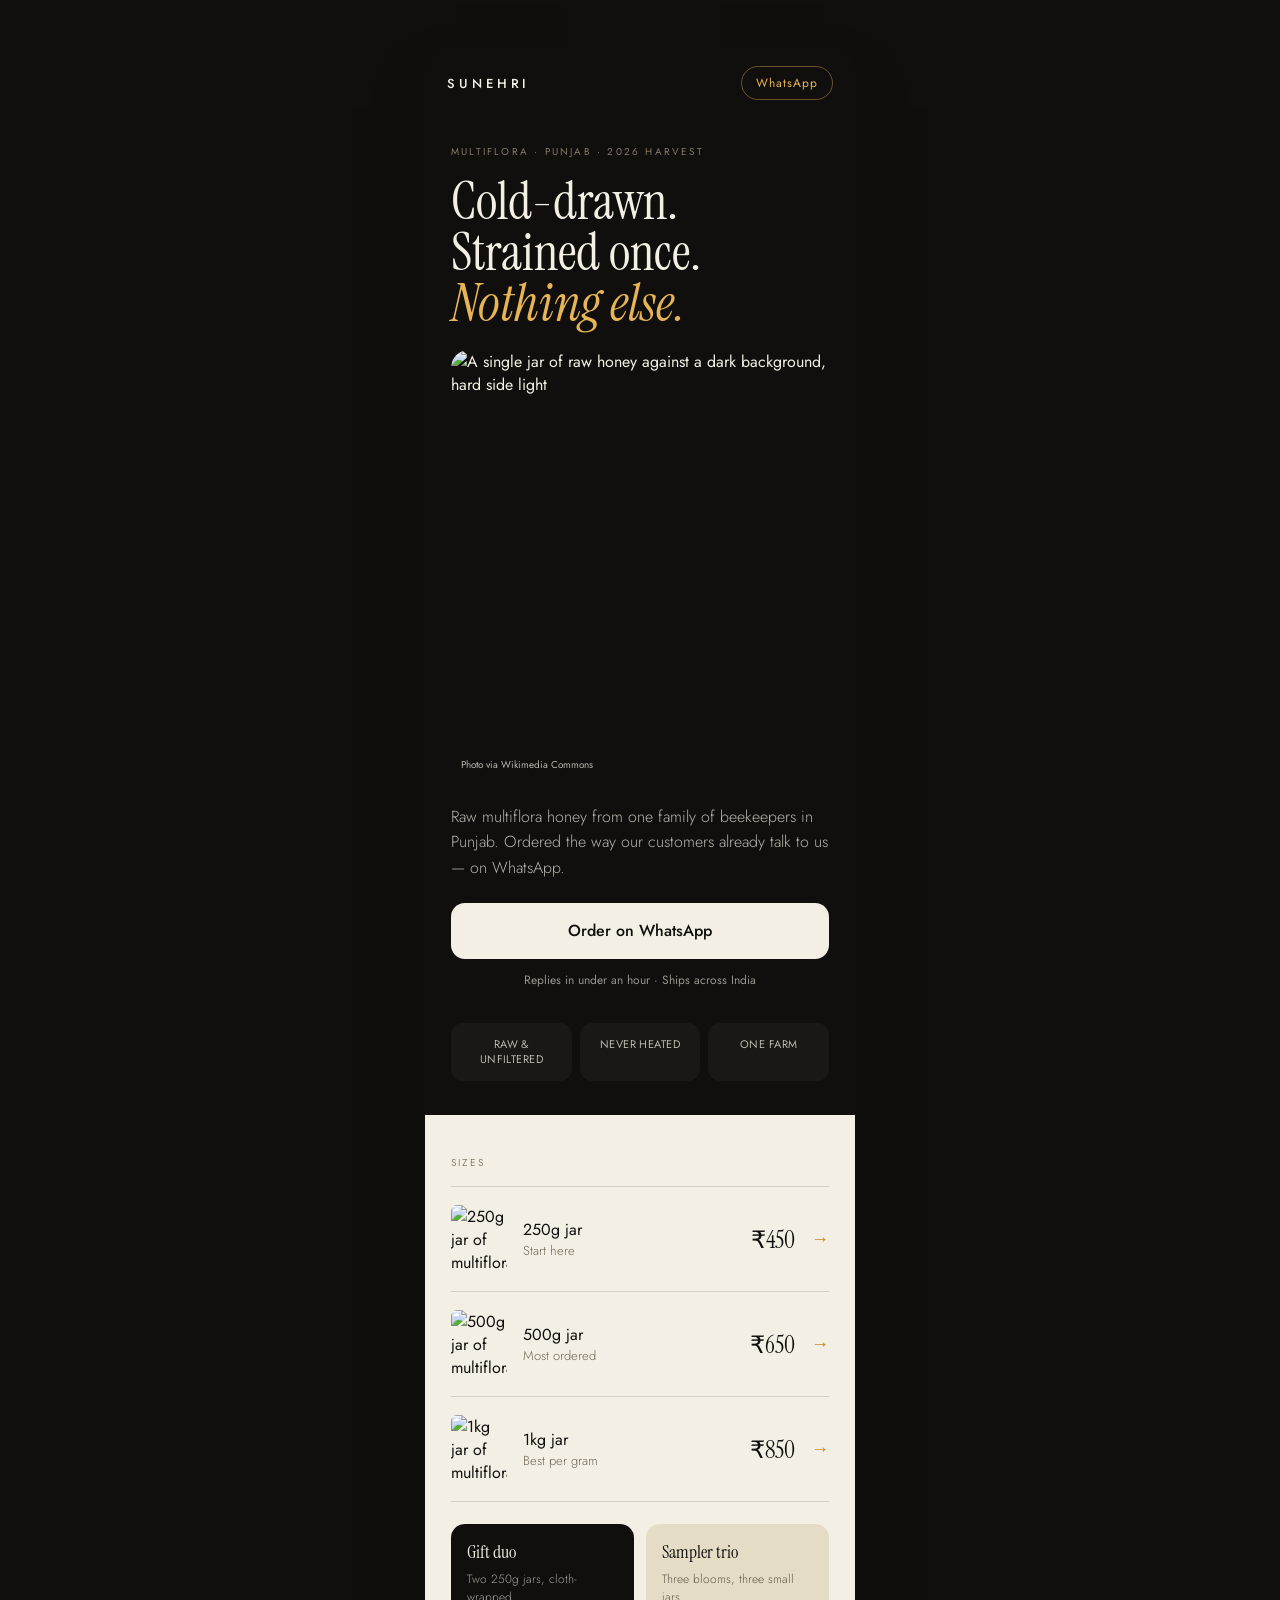
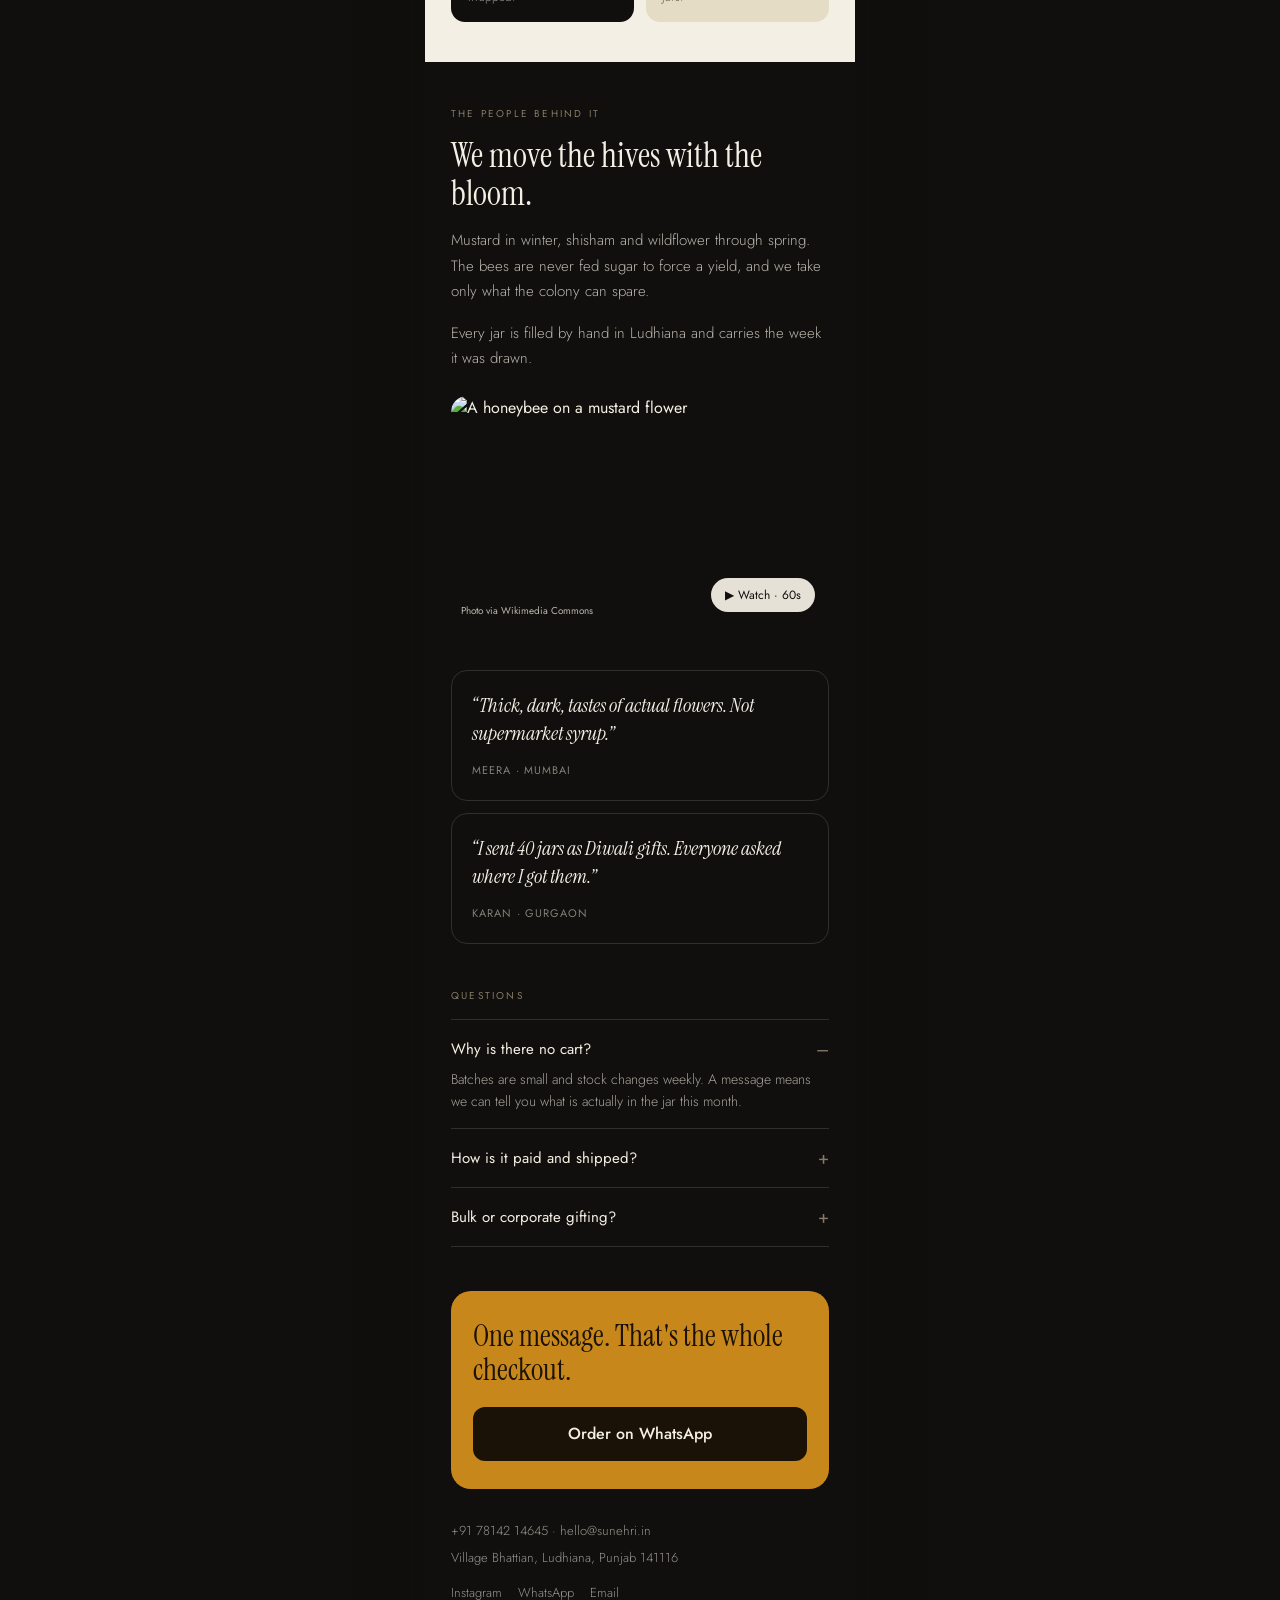
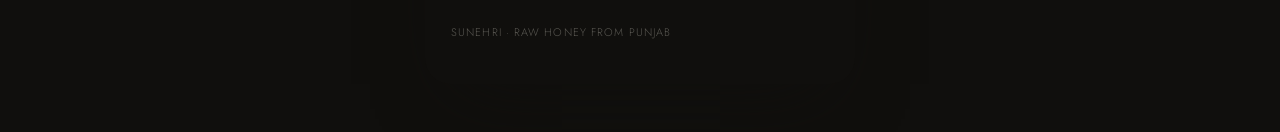
==== dark/index.html @ 34fa283c "Add Sunehri honey website: light and dark directions Two independent, self-contained static pages im" ====
<!DOCTYPE html>
<html lang="en">
<head>
<meta charset="utf-8">
<title>Sunehri — Raw Honey from Punjab</title>
<meta name="viewport" content="width=device-width, initial-scale=1">
<meta name="description" content="Cold-drawn, strained once, nothing else. Raw multiflora honey from one family of beekeepers in Punjab. Order on WhatsApp.">
<meta name="theme-color" content="#100f0d">
<link rel="preconnect" href="https://fonts.googleapis.com">
<link rel="preconnect" href="https://fonts.gstatic.com" crossorigin>
<link href="https://fonts.googleapis.com/css2?family=Instrument+Serif:ital@0;1&family=Jost:wght@300;400;500&display=swap" rel="stylesheet">
<link rel="stylesheet" href="./styles.css">
</head>
<body>

<div class="card">

  <header class="header">
    <span class="wordmark">Sunehri</span>
    <a class="pill" href="https://wa.me/917814214645?text=Hi%20Sunehri%2C%20I%27d%20like%20to%20order%20honey.">WhatsApp</a>
  </header>

  <section class="hero">
    <div class="eyebrow">Multiflora · Punjab · 2026 harvest</div>
    <h1>Cold-drawn.<br>Strained once.<br><span class="accent">Nothing else.</span></h1>
    <figure class="hero__image">
      <img loading="eager" fetchpriority="high"
           src="https://commons.wikimedia.org/wiki/Special:FilePath/Dipper_stick_and_honey_in_a_jar.jpg?width=1400"
           alt="A single jar of raw honey against a dark background, hard side light">
      <figcaption class="credit"><a href="https://commons.wikimedia.org/wiki/File:Dipper_stick_and_honey_in_a_jar.jpg" target="_blank" rel="noopener noreferrer">Photo via Wikimedia Commons</a></figcaption>
    </figure>
    <p class="hero__copy">Raw multiflora honey from one family of beekeepers in Punjab. Ordered the way our customers already talk to us — on WhatsApp.</p>
    <a class="btn btn--light" href="https://wa.me/917814214645?text=Hi%20Sunehri%2C%20I%27d%20like%20to%20order%20honey.">Order on WhatsApp</a>
    <div class="hero__note">Replies in under an hour · Ships across India</div>
  </section>

  <ul class="features">
    <li>Raw &amp; unfiltered</li>
    <li>Never heated</li>
    <li>One farm</li>
  </ul>

  <section class="sizes">
    <div class="eyebrow">Sizes</div>

    <div class="size-list">
      <a class="size-row" href="https://wa.me/917814214645?text=Hi%20Sunehri%2C%20I%27d%20like%20the%20250g%20multiflora%20honey.">
        <img loading="lazy" width="56" height="68"
             src="https://commons.wikimedia.org/wiki/Special:FilePath/Honey_(Italian-miele)_in_a_jar.jpg?width=400"
             alt="250g jar of multiflora honey">
        <span class="size-row__body">
          <span class="size-row__title">250g jar</span>
          <span class="size-row__sub">Start here</span>
        </span>
        <span class="size-row__price">₹450</span>
        <span class="size-row__arrow">→</span>
      </a>
      <a class="size-row" href="https://wa.me/917814214645?text=Hi%20Sunehri%2C%20I%27d%20like%20the%20500g%20multiflora%20honey.">
        <img loading="lazy" width="56" height="68"
             src="https://commons.wikimedia.org/wiki/Special:FilePath/Dipper_stick_and_honey_in_a_jar.jpg?width=400"
             alt="500g jar of multiflora honey">
        <span class="size-row__body">
          <span class="size-row__title">500g jar</span>
          <span class="size-row__sub">Most ordered</span>
        </span>
        <span class="size-row__price">₹650</span>
        <span class="size-row__arrow">→</span>
      </a>
      <a class="size-row size-row--last" href="https://wa.me/917814214645?text=Hi%20Sunehri%2C%20I%27d%20like%20the%201kg%20multiflora%20honey.">
        <img loading="lazy" width="56" height="68"
             src="https://commons.wikimedia.org/wiki/Special:FilePath/Drop_of_honey_(2231021824).jpg?width=400"
             alt="1kg jar of multiflora honey">
        <span class="size-row__body">
          <span class="size-row__title">1kg jar</span>
          <span class="size-row__sub">Best per gram</span>
        </span>
        <span class="size-row__price">₹850</span>
        <span class="size-row__arrow">→</span>
      </a>
    </div>

    <div class="bundles">
      <a class="bundle bundle--dark" href="https://wa.me/917814214645?text=Hi%20Sunehri%2C%20I%27d%20like%20the%20gift%20duo.">
        <div class="bundle__title">Gift duo</div>
        <div class="bundle__desc">Two 250g jars, cloth-wrapped.</div>
      </a>
      <a class="bundle bundle--light" href="https://wa.me/917814214645?text=Hi%20Sunehri%2C%20I%27d%20like%20the%20sampler%20trio.">
        <div class="bundle__title">Sampler trio</div>
        <div class="bundle__desc">Three blooms, three small jars.</div>
      </a>
    </div>
  </section>

  <section class="story">
    <div class="eyebrow">The people behind it</div>
    <h2>We move the hives with the bloom.</h2>
    <p>Mustard in winter, shisham and wildflower through spring. The bees are never fed sugar to force a yield, and we take only what the colony can spare.</p>
    <p>Every jar is filled by hand in Ludhiana and carries the week it was drawn.</p>
    <figure class="story__image">
      <img loading="lazy"
           src="https://commons.wikimedia.org/wiki/Special:FilePath/Honey_bee_on_mustard_flower.jpg?width=1400"
           alt="A honeybee on a mustard flower">
      <span class="story__watch">▶ Watch · 60s</span>
      <figcaption class="credit"><a href="https://commons.wikimedia.org/wiki/File:Honey_bee_on_mustard_flower.jpg" target="_blank" rel="noopener noreferrer">Photo via Wikimedia Commons</a></figcaption>
    </figure>
  </section>

  <section class="testimonials">
    <blockquote class="testimonial">
      <p>“Thick, dark, tastes of actual flowers. Not supermarket syrup.”</p>
      <cite>Meera · Mumbai</cite>
    </blockquote>
    <blockquote class="testimonial">
      <p>“I sent 40 jars as Diwali gifts. Everyone asked where I got them.”</p>
      <cite>Karan · Gurgaon</cite>
    </blockquote>
  </section>

  <section class="faq">
    <div class="eyebrow">Questions</div>
    <details class="faq__item" open>
      <summary>Why is there no cart?</summary>
      <p>Batches are small and stock changes weekly. A message means we can tell you what is actually in the jar this month.</p>
    </details>
    <details class="faq__item">
      <summary>How is it paid and shipped?</summary>
      <p>UPI link on WhatsApp, dispatched same or next day, 2–5 days across India.</p>
    </details>
    <details class="faq__item faq__item--last">
      <summary>Bulk or corporate gifting?</summary>
      <p>From 25 jars, with custom labels and a proper invoice. Message us with quantity and date.</p>
    </details>
  </section>

  <footer class="footer">
    <div class="footer__cta">
      <div class="footer__headline">One message. That's the whole checkout.</div>
      <a class="btn btn--ink" href="https://wa.me/917814214645?text=Hi%20Sunehri%2C%20I%27d%20like%20to%20order%20honey.">Order on WhatsApp</a>
    </div>
    <div class="footer__meta">
      <div><a href="tel:+917814214645">+91 78142 14645</a> · <a href="mailto:hello@sunehri.in">hello@sunehri.in</a></div>
      <div>Village Bhattian, Ludhiana, Punjab 141116</div>
      <div class="footer__social">
        <a href="#" aria-label="Sunehri on Instagram">Instagram</a>
        <a href="https://wa.me/917814214645?text=Hi%20Sunehri%2C%20I%27d%20like%20to%20order%20honey.">WhatsApp</a>
        <a href="mailto:hello@sunehri.in">Email</a>
      </div>
      <div class="footer__brand">Sunehri · Raw honey from Punjab</div>
    </div>
  </footer>

</div>

</body>
</html>
---- dark/styles.css ----
/* Sunehri — Dark direction (1B: dark & product-forward, gallery-like) */

:root {
  --bg: #100f0d;
  --text: #f4efe4;
  --text-72: rgba(244, 239, 228, 0.74);
  --text-66: rgba(244, 239, 228, 0.66);
  --text-62: rgba(244, 239, 228, 0.6);
  --text-50: rgba(244, 239, 228, 0.5);
  --text-32: rgba(244, 239, 228, 0.32);
  --text-14: rgba(244, 239, 228, 0.14);
  --eyebrow: #857a66;
  --chip: #1a1814;
  --accent: #e8b556;
  --amber: #c8871b;
  --amber-ink: #1a1206;
  --light-panel: #f4efe4;
  --light-panel-text: #100f0d;
  --light-muted: #8a7f6a;
  --sub-muted: #6f6656;
  --row-line: rgba(16, 15, 13, 0.14);
  --sampler-bg: #e5dcc6;
  --sampler-text: #5f5747;
  --backdrop: #060605;
}

* { box-sizing: border-box; }

html { background: var(--backdrop); }

body {
  margin: 0;
  background: var(--bg);
  color: var(--text);
  font-family: Jost, sans-serif;
  -webkit-font-smoothing: antialiased;
}

a { color: inherit; text-decoration: none; }

img { display: block; max-width: 100%; }

h1, h2 { font-family: 'Instrument Serif', serif; font-weight: 400; }

p { margin: 0; }

.card {
  background: var(--bg);
  width: 100%;
  overflow: hidden;
}

@media (min-width: 480px) {
  body { padding: 48px 24px; display: flex; justify-content: center; }
  .card {
    max-width: 430px;
    border-radius: 26px;
    box-shadow: 0 30px 70px -30px rgba(16, 15, 13, 0.6);
  }
}

/* ── Header ─────────────────────────────────────────────────────────── */

.header {
  display: flex;
  align-items: center;
  justify-content: space-between;
  padding: 18px 22px;
}

.wordmark {
  font-size: 13px;
  font-weight: 500;
  letter-spacing: 0.3em;
  text-transform: uppercase;
  color: var(--text);
}

.pill {
  font-size: 12px;
  letter-spacing: 0.08em;
  color: var(--accent);
  border: 1px solid rgba(232, 181, 86, 0.4);
  border-radius: 999px;
  padding: 7px 14px;
}

/* ── Hero ───────────────────────────────────────────────────────────── */

.hero { padding: 26px 26px 34px; }

.hero .eyebrow {
  font-size: 10px;
  letter-spacing: 0.22em;
  text-transform: uppercase;
  color: var(--eyebrow);
  margin-bottom: 18px;
}

.hero h1 {
  margin: 0 0 20px;
  font-size: clamp(38px, 11vw, 52px);
  line-height: 0.98;
  color: var(--text);
}

.hero h1 .accent {
  font-style: italic;
  color: var(--accent);
}

.hero__image {
  margin: 0;
  height: clamp(340px, 90vw, 430px);
  border-radius: 18px;
  overflow: hidden;
  position: relative;
}

.hero__image img { width: 100%; height: 100%; object-fit: cover; }

.hero__copy {
  margin: 24px 0 22px;
  font-weight: 300;
  font-size: 16px;
  line-height: 1.6;
  color: var(--text-72);
}

.hero__note {
  margin-top: 12px;
  text-align: center;
  font-size: 12px;
  color: var(--text-62);
}

.credit {
  font-size: 10px;
  color: rgba(244, 239, 228, 0.75);
}

.credit a { color: inherit; }
.credit a:hover { text-decoration: underline; }

.hero__image .credit,
.story__image .credit {
  position: absolute;
  left: 10px;
  bottom: 8px;
  margin: 0;
}

/* ── CTA buttons ────────────────────────────────────────────────────── */

.btn {
  display: flex;
  align-items: center;
  justify-content: center;
  gap: 10px;
  height: 56px;
  border-radius: 14px;
  font-size: 16px;
  font-weight: 500;
}

.btn--light {
  background: var(--light-panel);
  color: var(--light-panel-text);
}

.btn--ink {
  height: 54px;
  border-radius: 12px;
  background: var(--amber-ink);
  color: var(--light-panel);
  margin-top: 20px;
}

.btn:hover { opacity: 0.9; }

/* ── Feature strip ──────────────────────────────────────────────────── */

.features {
  display: flex;
  gap: 8px;
  padding: 0 26px 34px;
  margin: 0;
  list-style: none;
}

.features li {
  flex: 1;
  padding: 14px 12px;
  border-radius: 12px;
  background: var(--chip);
  font-size: 11px;
  line-height: 1.4;
  letter-spacing: 0.04em;
  text-transform: uppercase;
  color: var(--text-72);
  text-align: center;
}

/* ── Eyebrow (shared, dark-on-dark contexts) ───────────────────────── */

.eyebrow {
  font-size: 10px;
  letter-spacing: 0.22em;
  text-transform: uppercase;
  color: var(--eyebrow);
  margin-bottom: 16px;
}

/* ── Sizes (light panel inside the dark page) ──────────────────────── */

.sizes {
  padding: 40px 26px;
  background: var(--light-panel);
  color: var(--light-panel-text);
}

.sizes .eyebrow { color: var(--light-muted); margin-bottom: 16px; }

.size-list { display: flex; flex-direction: column; }

.size-row {
  display: flex;
  align-items: center;
  gap: 16px;
  padding: 18px 0;
  border-top: 1px solid var(--row-line);
}

.size-row--last { border-bottom: 1px solid var(--row-line); }

.size-row img {
  width: 56px;
  height: 68px;
  flex: none;
  object-fit: cover;
  border-radius: 6px;
}

.size-row__body { flex: 1; min-width: 0; }

.size-row__title { display: block; font-size: 16px; }

.size-row__sub {
  display: block;
  font-weight: 300;
  font-size: 13px;
  color: var(--sub-muted);
}

.size-row__price {
  font-family: 'Instrument Serif', serif;
  font-size: 24px;
}

.size-row__arrow { font-size: 18px; color: var(--amber); }

/* ── Bundles ────────────────────────────────────────────────────────── */

.bundles {
  margin-top: 22px;
  display: grid;
  grid-template-columns: 1fr 1fr;
  gap: 12px;
}

.bundle {
  display: block;
  padding: 16px;
  border-radius: 14px;
}

.bundle--dark { background: var(--bg); color: var(--light-panel); }
.bundle--light { background: var(--sampler-bg); color: var(--light-panel-text); }

.bundle__title { font-family: 'Instrument Serif', serif; font-size: 18px; }

.bundle__desc {
  margin-top: 6px;
  font-weight: 300;
  font-size: 12px;
  line-height: 1.5;
}

.bundle--dark .bundle__desc { color: var(--text-66); }
.bundle--light .bundle__desc { color: var(--sampler-text); }

/* ── Story ──────────────────────────────────────────────────────────── */

.story { padding: 44px 26px; }

.story h2 {
  margin: 0 0 16px;
  font-size: 34px;
  line-height: 1.1;
  color: var(--text);
}

.story p {
  margin: 0 0 16px;
  font-weight: 300;
  font-size: 15px;
  line-height: 1.7;
  color: var(--text-72);
}

.story p:last-of-type { margin-bottom: 24px; }

.story__image {
  margin: 0;
  height: 230px;
  border-radius: 16px;
  overflow: hidden;
  position: relative;
}

.story__image img { width: 100%; height: 100%; object-fit: cover; }

.story__watch {
  position: absolute;
  bottom: 14px;
  right: 14px;
  display: flex;
  align-items: center;
  gap: 8px;
  padding: 8px 14px;
  border-radius: 999px;
  background: rgba(244, 239, 228, 0.94);
  color: var(--light-panel-text);
  font-size: 12px;
}

/* ── Testimonials ───────────────────────────────────────────────────── */

.testimonials {
  padding: 0 26px 44px;
  display: flex;
  flex-direction: column;
  gap: 12px;
}

.testimonial {
  margin: 0;
  padding: 20px;
  border-radius: 16px;
  border: 1px solid var(--text-14);
}

.testimonial p {
  margin: 0 0 10px;
  font-family: 'Instrument Serif', serif;
  font-style: italic;
  font-size: 20px;
  line-height: 1.4;
  color: var(--text);
}

.testimonial cite {
  font-style: normal;
  font-size: 11px;
  letter-spacing: 0.1em;
  text-transform: uppercase;
  color: var(--text-50);
}

/* ── FAQ ────────────────────────────────────────────────────────────── */

.faq { padding: 0 26px 44px; }

.faq__item {
  padding: 16px 0;
  border-top: 1px solid var(--text-14);
}

.faq__item--last { border-bottom: 1px solid var(--text-14); }

.faq__item summary {
  font-size: 15px;
  color: var(--text);
  cursor: pointer;
  list-style: none;
  display: flex;
  align-items: center;
  justify-content: space-between;
  gap: 12px;
}

.faq__item summary::-webkit-details-marker { display: none; }

.faq__item summary::after {
  content: '+';
  font-size: 18px;
  color: var(--eyebrow);
  flex: none;
}

.faq__item[open] summary::after { content: '–'; }

.faq__item p {
  margin: 6px 0 0;
  font-weight: 300;
  font-size: 14px;
  line-height: 1.6;
  color: var(--text-66);
}

/* ── Footer ─────────────────────────────────────────────────────────── */

.footer { padding: 0 26px 44px; }

.footer__cta {
  padding: 28px 22px;
  border-radius: 20px;
  background: var(--amber);
  color: var(--amber-ink);
}

.footer__headline {
  font-family: 'Instrument Serif', serif;
  font-size: 30px;
  line-height: 1.12;
}

.footer__meta {
  margin-top: 32px;
  display: flex;
  flex-direction: column;
  gap: 8px;
  font-weight: 300;
  font-size: 13px;
  color: var(--text-62);
}

.footer__social {
  display: flex;
  gap: 16px;
  margin-top: 8px;
}

.footer__social a:hover { opacity: 0.72; }

.footer__brand {
  margin-top: 14px;
  font-size: 11px;
  letter-spacing: 0.1em;
  text-transform: uppercase;
  color: var(--text-32);
}

a:hover { opacity: 0.9; }
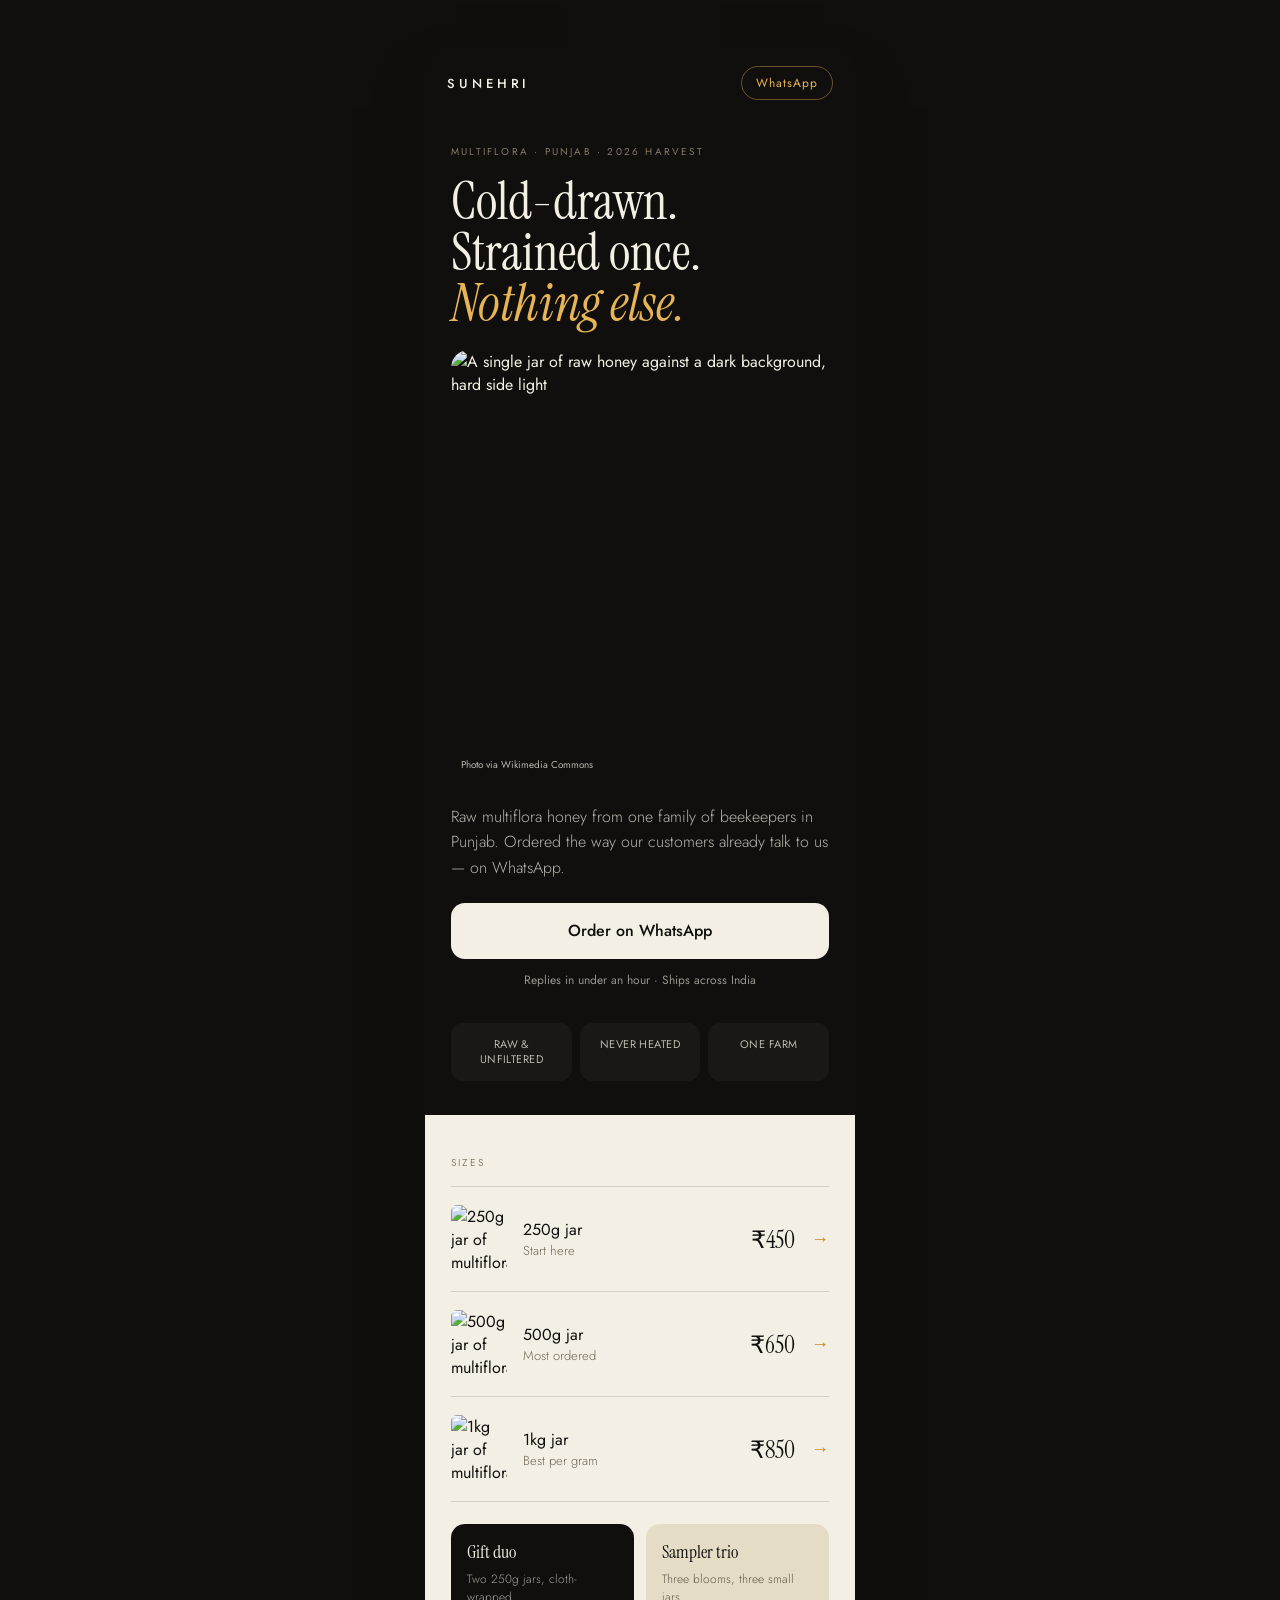
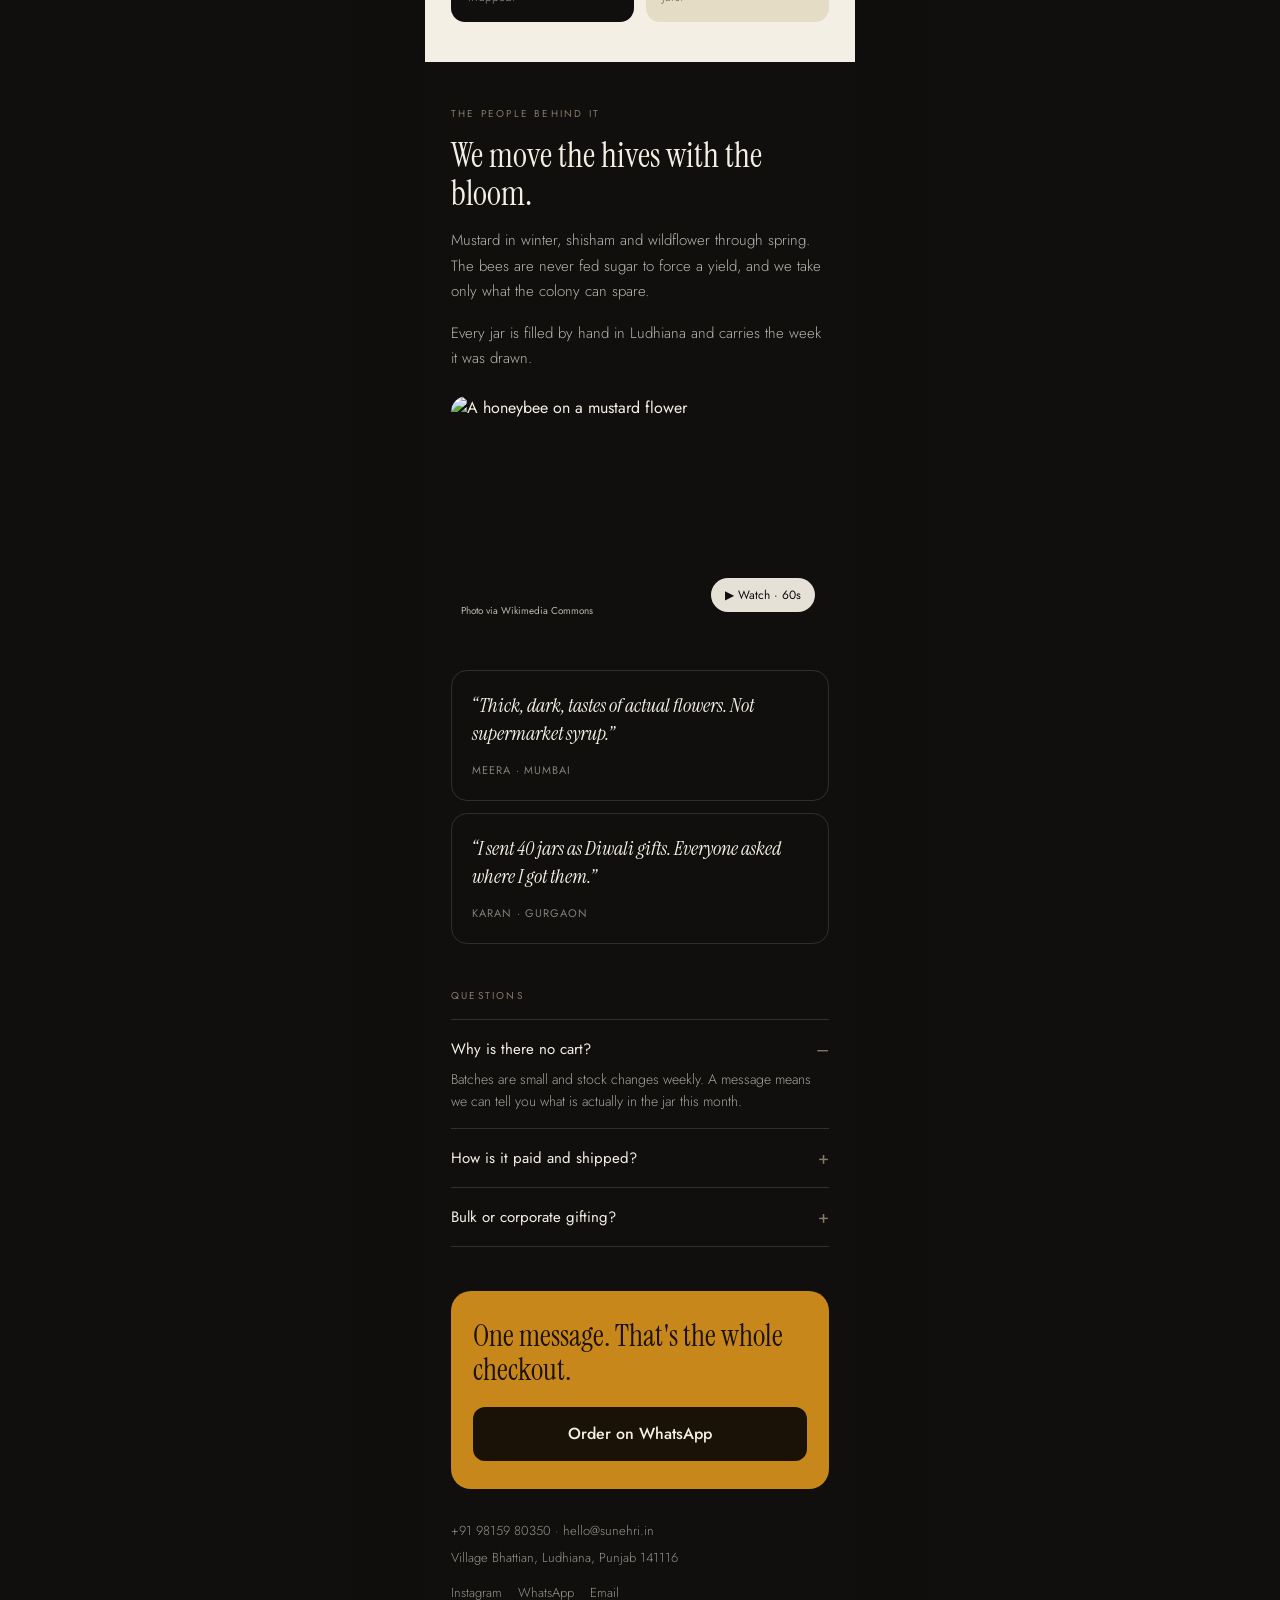
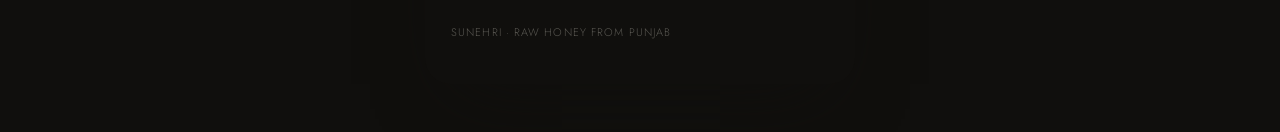
==== commit 70b00049: "Update WhatsApp/contact number to +91 98159 80350 Co-Authored-By: Claude Sonnet 5 <noreply@anthropic" ====
--- a/dark/index.html
+++ b/dark/index.html
@@ -17,7 +17,7 @@
 
   <header class="header">
     <span class="wordmark">Sunehri</span>
-    <a class="pill" href="https://wa.me/917814214645?text=Hi%20Sunehri%2C%20I%27d%20like%20to%20order%20honey.">WhatsApp</a>
+    <a class="pill" href="https://wa.me/919815980350?text=Hi%20Sunehri%2C%20I%27d%20like%20to%20order%20honey.">WhatsApp</a>
   </header>
 
   <section class="hero">
@@ -30,7 +30,7 @@
       <figcaption class="credit"><a href="https://commons.wikimedia.org/wiki/File:Dipper_stick_and_honey_in_a_jar.jpg" target="_blank" rel="noopener noreferrer">Photo via Wikimedia Commons</a></figcaption>
     </figure>
     <p class="hero__copy">Raw multiflora honey from one family of beekeepers in Punjab. Ordered the way our customers already talk to us — on WhatsApp.</p>
-    <a class="btn btn--light" href="https://wa.me/917814214645?text=Hi%20Sunehri%2C%20I%27d%20like%20to%20order%20honey.">Order on WhatsApp</a>
+    <a class="btn btn--light" href="https://wa.me/919815980350?text=Hi%20Sunehri%2C%20I%27d%20like%20to%20order%20honey.">Order on WhatsApp</a>
     <div class="hero__note">Replies in under an hour · Ships across India</div>
   </section>
 
@@ -44,7 +44,7 @@
     <div class="eyebrow">Sizes</div>
 
     <div class="size-list">
-      <a class="size-row" href="https://wa.me/917814214645?text=Hi%20Sunehri%2C%20I%27d%20like%20the%20250g%20multiflora%20honey.">
+      <a class="size-row" href="https://wa.me/919815980350?text=Hi%20Sunehri%2C%20I%27d%20like%20the%20250g%20multiflora%20honey.">
         <img loading="lazy" width="56" height="68"
              src="https://commons.wikimedia.org/wiki/Special:FilePath/Honey_(Italian-miele)_in_a_jar.jpg?width=400"
              alt="250g jar of multiflora honey">
@@ -55,7 +55,7 @@
         <span class="size-row__price">₹450</span>
         <span class="size-row__arrow">→</span>
       </a>
-      <a class="size-row" href="https://wa.me/917814214645?text=Hi%20Sunehri%2C%20I%27d%20like%20the%20500g%20multiflora%20honey.">
+      <a class="size-row" href="https://wa.me/919815980350?text=Hi%20Sunehri%2C%20I%27d%20like%20the%20500g%20multiflora%20honey.">
         <img loading="lazy" width="56" height="68"
              src="https://commons.wikimedia.org/wiki/Special:FilePath/Dipper_stick_and_honey_in_a_jar.jpg?width=400"
              alt="500g jar of multiflora honey">
@@ -66,7 +66,7 @@
         <span class="size-row__price">₹650</span>
         <span class="size-row__arrow">→</span>
       </a>
-      <a class="size-row size-row--last" href="https://wa.me/917814214645?text=Hi%20Sunehri%2C%20I%27d%20like%20the%201kg%20multiflora%20honey.">
+      <a class="size-row size-row--last" href="https://wa.me/919815980350?text=Hi%20Sunehri%2C%20I%27d%20like%20the%201kg%20multiflora%20honey.">
         <img loading="lazy" width="56" height="68"
              src="https://commons.wikimedia.org/wiki/Special:FilePath/Drop_of_honey_(2231021824).jpg?width=400"
              alt="1kg jar of multiflora honey">
@@ -80,11 +80,11 @@
     </div>
 
     <div class="bundles">
-      <a class="bundle bundle--dark" href="https://wa.me/917814214645?text=Hi%20Sunehri%2C%20I%27d%20like%20the%20gift%20duo.">
+      <a class="bundle bundle--dark" href="https://wa.me/919815980350?text=Hi%20Sunehri%2C%20I%27d%20like%20the%20gift%20duo.">
         <div class="bundle__title">Gift duo</div>
         <div class="bundle__desc">Two 250g jars, cloth-wrapped.</div>
       </a>
-      <a class="bundle bundle--light" href="https://wa.me/917814214645?text=Hi%20Sunehri%2C%20I%27d%20like%20the%20sampler%20trio.">
+      <a class="bundle bundle--light" href="https://wa.me/919815980350?text=Hi%20Sunehri%2C%20I%27d%20like%20the%20sampler%20trio.">
         <div class="bundle__title">Sampler trio</div>
         <div class="bundle__desc">Three blooms, three small jars.</div>
       </a>
@@ -135,14 +135,14 @@
   <footer class="footer">
     <div class="footer__cta">
       <div class="footer__headline">One message. That's the whole checkout.</div>
-      <a class="btn btn--ink" href="https://wa.me/917814214645?text=Hi%20Sunehri%2C%20I%27d%20like%20to%20order%20honey.">Order on WhatsApp</a>
+      <a class="btn btn--ink" href="https://wa.me/919815980350?text=Hi%20Sunehri%2C%20I%27d%20like%20to%20order%20honey.">Order on WhatsApp</a>
     </div>
     <div class="footer__meta">
-      <div><a href="tel:+917814214645">+91 78142 14645</a> · <a href="mailto:hello@sunehri.in">hello@sunehri.in</a></div>
+      <div><a href="tel:+919815980350">+91 98159 80350</a> · <a href="mailto:hello@sunehri.in">hello@sunehri.in</a></div>
       <div>Village Bhattian, Ludhiana, Punjab 141116</div>
       <div class="footer__social">
         <a href="#" aria-label="Sunehri on Instagram">Instagram</a>
-        <a href="https://wa.me/917814214645?text=Hi%20Sunehri%2C%20I%27d%20like%20to%20order%20honey.">WhatsApp</a>
+        <a href="https://wa.me/919815980350?text=Hi%20Sunehri%2C%20I%27d%20like%20to%20order%20honey.">WhatsApp</a>
         <a href="mailto:hello@sunehri.in">Email</a>
       </div>
       <div class="footer__brand">Sunehri · Raw honey from Punjab</div>
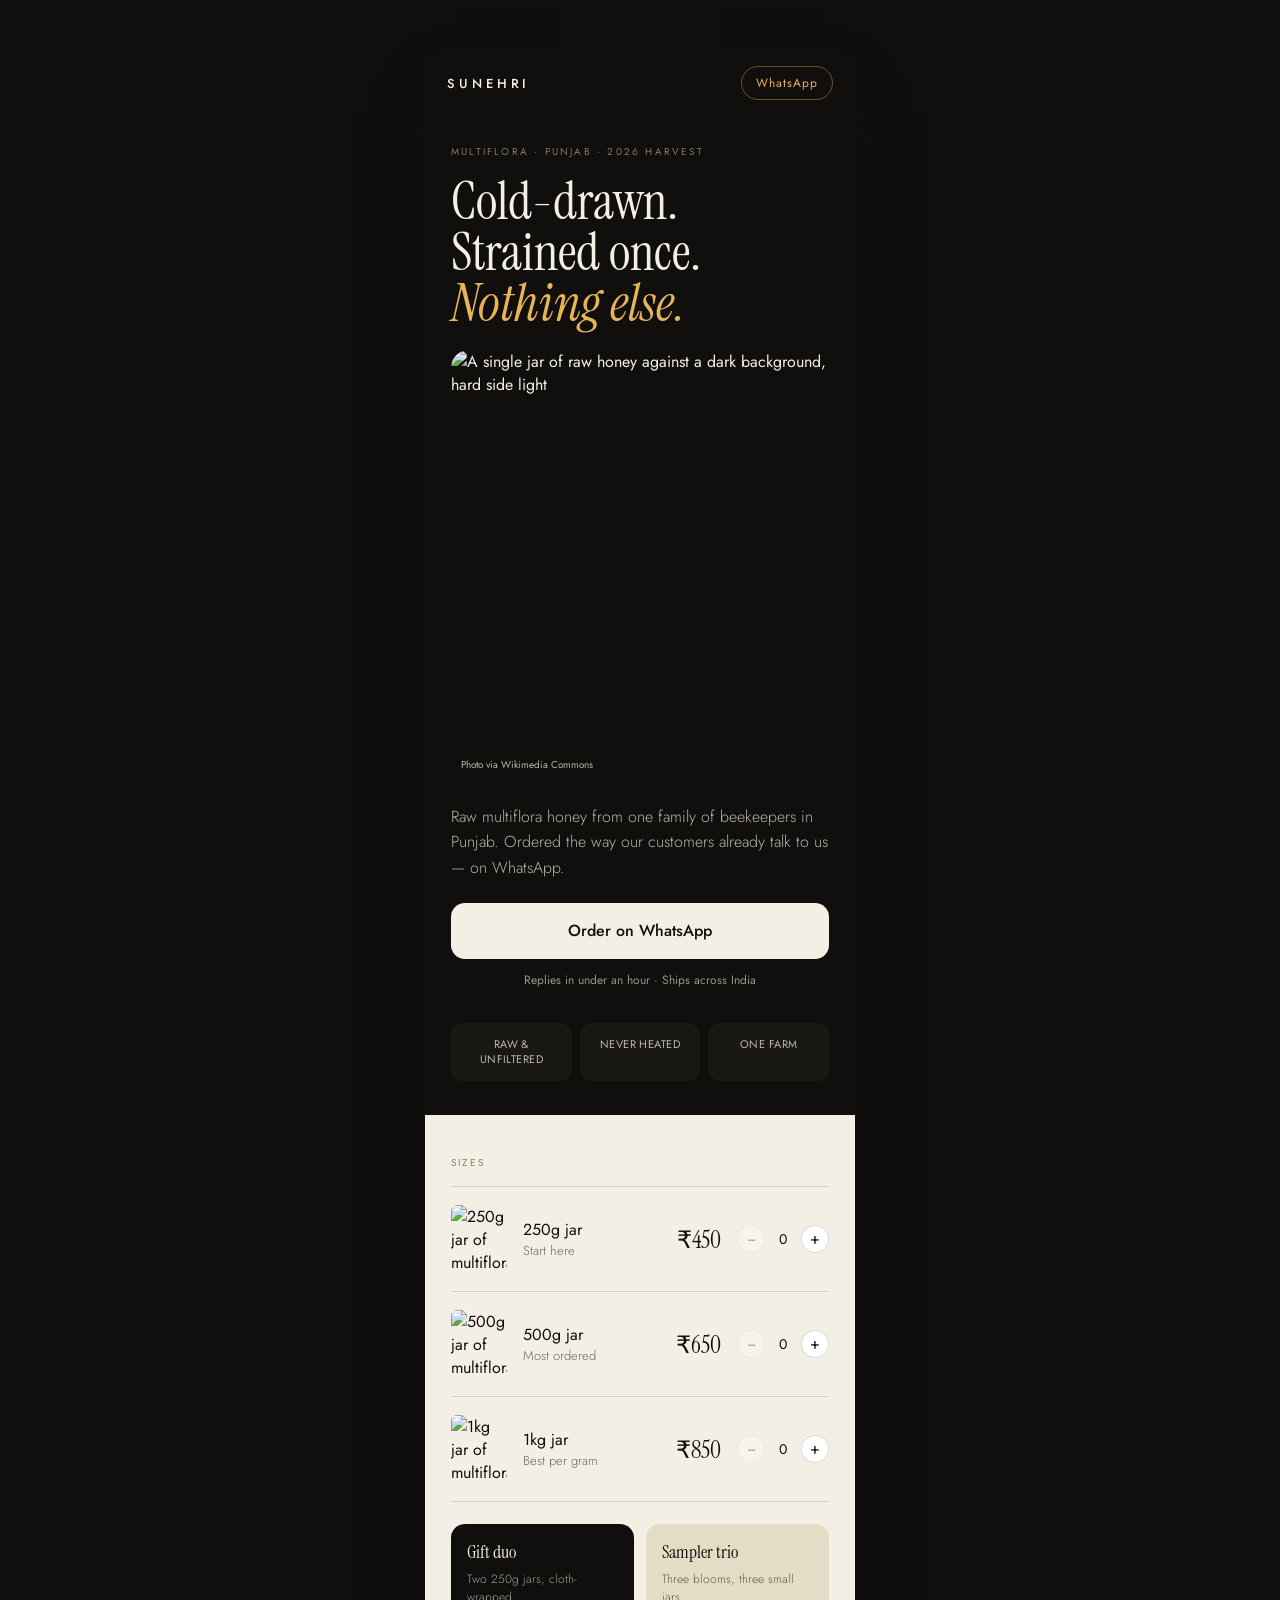
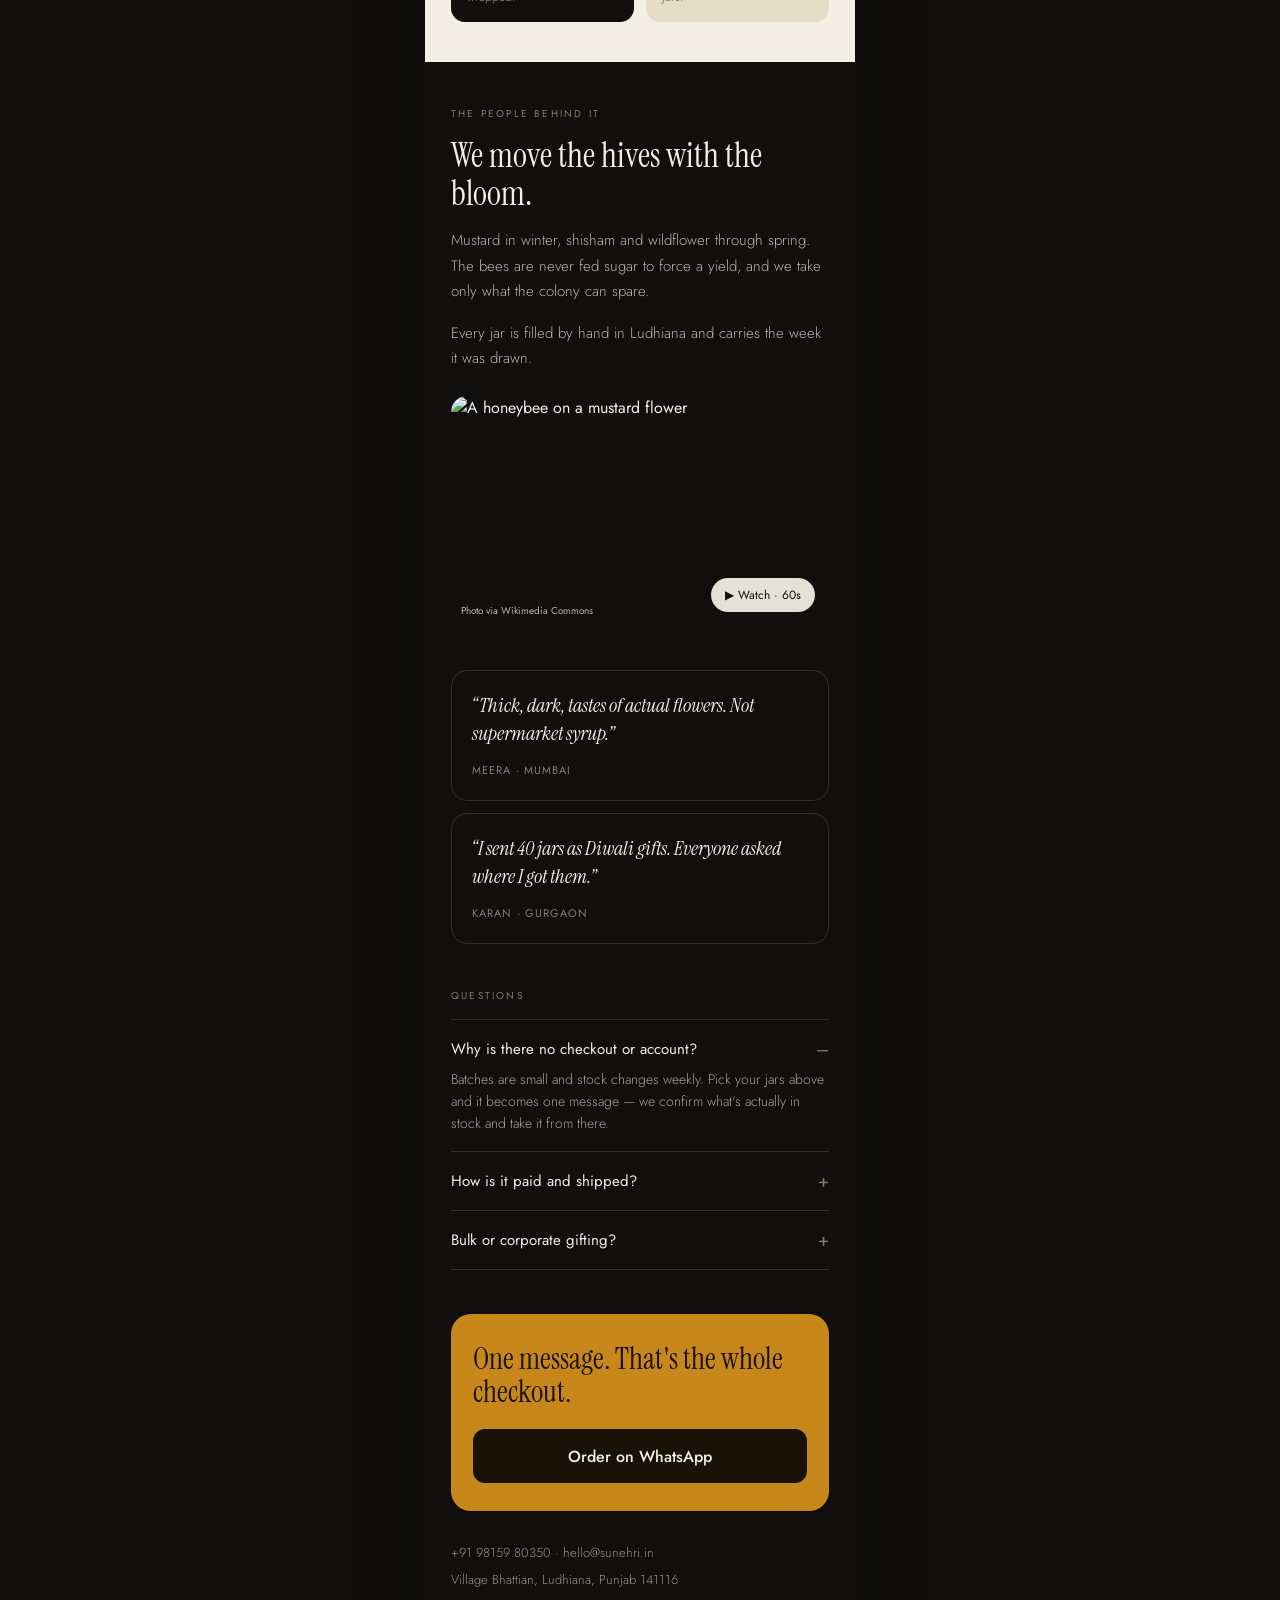
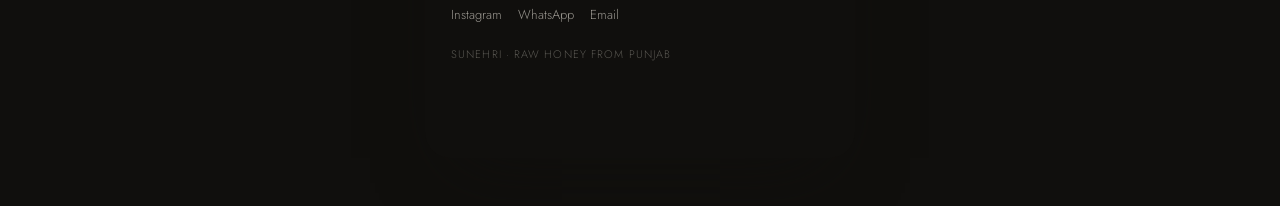
==== commit 2c83b091: "Add quantity cart that composes one WhatsApp order message The three jar sizes (250g/500g/1kg) now u" ====
--- a/dark/index.html
+++ b/dark/index.html
@@ -17,7 +17,7 @@
 
   <header class="header">
     <span class="wordmark">Sunehri</span>
-    <a class="pill" href="https://wa.me/919815980350?text=Hi%20Sunehri%2C%20I%27d%20like%20to%20order%20honey.">WhatsApp</a>
+    <a class="pill" id="headerOrderBtn" data-cart-order-btn href="https://wa.me/919815980350?text=Hi%20Sunehri%2C%20I%27d%20like%20to%20order%20honey.">WhatsApp</a>
   </header>
 
   <section class="hero">
@@ -30,7 +30,7 @@
       <figcaption class="credit"><a href="https://commons.wikimedia.org/wiki/File:Dipper_stick_and_honey_in_a_jar.jpg" target="_blank" rel="noopener noreferrer">Photo via Wikimedia Commons</a></figcaption>
     </figure>
     <p class="hero__copy">Raw multiflora honey from one family of beekeepers in Punjab. Ordered the way our customers already talk to us — on WhatsApp.</p>
-    <a class="btn btn--light" href="https://wa.me/919815980350?text=Hi%20Sunehri%2C%20I%27d%20like%20to%20order%20honey.">Order on WhatsApp</a>
+    <a class="btn btn--light" id="heroOrderBtn" data-cart-order-btn href="https://wa.me/919815980350?text=Hi%20Sunehri%2C%20I%27d%20like%20to%20order%20honey.">Order on WhatsApp</a>
     <div class="hero__note">Replies in under an hour · Ships across India</div>
   </section>
 
@@ -44,7 +44,7 @@
     <div class="eyebrow">Sizes</div>
 
     <div class="size-list">
-      <a class="size-row" href="https://wa.me/919815980350?text=Hi%20Sunehri%2C%20I%27d%20like%20the%20250g%20multiflora%20honey.">
+      <div class="size-row" data-product-id="jar-250" data-name="Multiflora honey · 250g" data-price="450">
         <img loading="lazy" width="56" height="68"
              src="https://commons.wikimedia.org/wiki/Special:FilePath/Honey_(Italian-miele)_in_a_jar.jpg?width=400"
              alt="250g jar of multiflora honey">
@@ -53,9 +53,13 @@
           <span class="size-row__sub">Start here</span>
         </span>
         <span class="size-row__price">₹450</span>
-        <span class="size-row__arrow">→</span>
-      </a>
-      <a class="size-row" href="https://wa.me/919815980350?text=Hi%20Sunehri%2C%20I%27d%20like%20the%20500g%20multiflora%20honey.">
+        <span class="qty__controls">
+          <button type="button" class="qty__btn" data-action="dec" aria-label="Remove one 250g jar">−</button>
+          <span class="qty__value" aria-live="polite">0</span>
+          <button type="button" class="qty__btn" data-action="inc" aria-label="Add one 250g jar">+</button>
+        </span>
+      </div>
+      <div class="size-row" data-product-id="jar-500" data-name="Multiflora honey · 500g" data-price="650">
         <img loading="lazy" width="56" height="68"
              src="https://commons.wikimedia.org/wiki/Special:FilePath/Dipper_stick_and_honey_in_a_jar.jpg?width=400"
              alt="500g jar of multiflora honey">
@@ -64,9 +68,13 @@
           <span class="size-row__sub">Most ordered</span>
         </span>
         <span class="size-row__price">₹650</span>
-        <span class="size-row__arrow">→</span>
-      </a>
-      <a class="size-row size-row--last" href="https://wa.me/919815980350?text=Hi%20Sunehri%2C%20I%27d%20like%20the%201kg%20multiflora%20honey.">
+        <span class="qty__controls">
+          <button type="button" class="qty__btn" data-action="dec" aria-label="Remove one 500g jar">−</button>
+          <span class="qty__value" aria-live="polite">0</span>
+          <button type="button" class="qty__btn" data-action="inc" aria-label="Add one 500g jar">+</button>
+        </span>
+      </div>
+      <div class="size-row size-row--last" data-product-id="jar-1kg" data-name="Multiflora honey · 1kg" data-price="850">
         <img loading="lazy" width="56" height="68"
              src="https://commons.wikimedia.org/wiki/Special:FilePath/Drop_of_honey_(2231021824).jpg?width=400"
              alt="1kg jar of multiflora honey">
@@ -75,8 +83,12 @@
           <span class="size-row__sub">Best per gram</span>
         </span>
         <span class="size-row__price">₹850</span>
-        <span class="size-row__arrow">→</span>
-      </a>
+        <span class="qty__controls">
+          <button type="button" class="qty__btn" data-action="dec" aria-label="Remove one 1kg jar">−</button>
+          <span class="qty__value" aria-live="polite">0</span>
+          <button type="button" class="qty__btn" data-action="inc" aria-label="Add one 1kg jar">+</button>
+        </span>
+      </div>
     </div>
 
     <div class="bundles">
@@ -119,8 +131,8 @@
   <section class="faq">
     <div class="eyebrow">Questions</div>
     <details class="faq__item" open>
-      <summary>Why is there no cart?</summary>
-      <p>Batches are small and stock changes weekly. A message means we can tell you what is actually in the jar this month.</p>
+      <summary>Why is there no checkout or account?</summary>
+      <p>Batches are small and stock changes weekly. Pick your jars above and it becomes one message — we confirm what's actually in stock and take it from there.</p>
     </details>
     <details class="faq__item">
       <summary>How is it paid and shipped?</summary>
@@ -135,7 +147,7 @@
   <footer class="footer">
     <div class="footer__cta">
       <div class="footer__headline">One message. That's the whole checkout.</div>
-      <a class="btn btn--ink" href="https://wa.me/919815980350?text=Hi%20Sunehri%2C%20I%27d%20like%20to%20order%20honey.">Order on WhatsApp</a>
+      <a class="btn btn--ink" id="footerOrderBtn" data-cart-order-btn href="https://wa.me/919815980350?text=Hi%20Sunehri%2C%20I%27d%20like%20to%20order%20honey.">Order on WhatsApp</a>
     </div>
     <div class="footer__meta">
       <div><a href="tel:+919815980350">+91 98159 80350</a> · <a href="mailto:hello@sunehri.in">hello@sunehri.in</a></div>
@@ -151,5 +163,35 @@
 
 </div>
 
+<div class="cart-bar" id="cartBar" hidden>
+  <button type="button" class="cart-bar__btn" id="cartOpenBtn">
+    <span class="cart-bar__count" id="cartCount">0</span>
+    <span class="cart-bar__label">in your order</span>
+    <span class="cart-bar__total" id="cartTotal">₹0</span>
+    <span class="cart-bar__cta">Review →</span>
+  </button>
+</div>
+
+<div class="cart-drawer" id="cartDrawer" hidden>
+  <div class="cart-drawer__backdrop" id="cartBackdrop"></div>
+  <div class="cart-drawer__panel" role="dialog" aria-modal="true" aria-labelledby="cartTitle">
+    <div class="cart-drawer__header">
+      <h2 id="cartTitle">Your order</h2>
+      <button type="button" class="cart-drawer__close" id="cartCloseBtn" aria-label="Close">✕</button>
+    </div>
+    <ul class="cart-drawer__list" id="cartList"></ul>
+    <p class="cart-drawer__empty" id="cartEmpty">Your order is empty. Add a jar above to get started.</p>
+    <div class="cart-drawer__footer">
+      <div class="cart-drawer__total-row">
+        <span>Total</span>
+        <span id="cartFooterTotal">₹0</span>
+      </div>
+      <a class="btn btn--light" id="cartOrderBtn" aria-disabled="true">Order on WhatsApp</a>
+      <button type="button" class="cart-drawer__clear" id="cartClearBtn">Clear order</button>
+    </div>
+  </div>
+</div>
+
+<script src="./cart.js" defer></script>
 </body>
 </html>
--- a/dark/styles.css
+++ b/dark/styles.css
@@ -257,8 +257,6 @@
   font-size: 24px;
 }
 
-.size-row__arrow { font-size: 18px; color: var(--amber); }
-
 /* ── Bundles ────────────────────────────────────────────────────────── */
 
 .bundles {
@@ -452,3 +450,206 @@
 }
 
 a:hover { opacity: 0.9; }
+
+/* ── Quantity stepper (size rows + cart drawer lines) ──────────────────── */
+
+.qty__controls {
+  display: flex;
+  align-items: center;
+  gap: 10px;
+}
+
+.qty__btn {
+  appearance: none;
+  width: 28px;
+  height: 28px;
+  flex: none;
+  border-radius: 50%;
+  border: 1px solid var(--text-14);
+  background: rgba(244, 239, 228, 0.06);
+  color: var(--text);
+  font: 16px/1 Jost, sans-serif;
+  cursor: pointer;
+}
+
+.qty__btn:hover { border-color: var(--accent); color: var(--accent); }
+.qty__btn:disabled { opacity: 0.35; cursor: default; }
+
+.qty__value {
+  min-width: 16px;
+  text-align: center;
+  font-size: 14px;
+  color: var(--text);
+}
+
+.qty--active .qty__value { color: var(--accent); font-weight: 500; }
+
+/* Inside the light "Sizes" panel, steppers sit on a light background. */
+.sizes .qty__btn { border-color: var(--row-line); background: #fff; color: var(--light-panel-text); }
+.sizes .qty__btn:hover { border-color: var(--amber); color: var(--amber); }
+.sizes .qty__value { color: var(--light-panel-text); }
+.sizes .qty--active .qty__value { color: var(--amber); }
+
+/* ── Floating cart bar ──────────────────────────────────────────────────── */
+
+.cart-bar {
+  position: fixed;
+  left: 0;
+  right: 0;
+  bottom: 0;
+  z-index: 40;
+  padding: 12px 16px calc(12px + env(safe-area-inset-bottom));
+  pointer-events: none;
+}
+
+.cart-bar__btn {
+  appearance: none;
+  pointer-events: auto;
+  width: 100%;
+  max-width: 430px;
+  margin: 0 auto;
+  display: flex;
+  align-items: center;
+  gap: 10px;
+  height: 56px;
+  padding: 0 10px 0 18px;
+  border: 0;
+  border-radius: 999px;
+  background: var(--light-panel);
+  color: var(--light-panel-text);
+  font-family: Jost, sans-serif;
+  font-size: 14px;
+  box-shadow: 0 16px 34px -12px rgba(0, 0, 0, 0.6);
+  cursor: pointer;
+}
+
+.cart-bar__count {
+  display: inline-flex;
+  align-items: center;
+  justify-content: center;
+  min-width: 22px;
+  height: 22px;
+  padding: 0 6px;
+  border-radius: 999px;
+  background: var(--amber);
+  color: var(--amber-ink);
+  font-size: 12px;
+  font-weight: 500;
+}
+
+.cart-bar__label { color: var(--sub-muted); }
+.cart-bar__total { margin-left: auto; font-family: 'Instrument Serif', serif; font-size: 19px; }
+.cart-bar__cta {
+  color: var(--light-panel);
+  background: var(--amber-ink);
+  font-size: 13px;
+  padding: 8px 14px;
+  border-radius: 999px;
+}
+
+/* ── Cart drawer ────────────────────────────────────────────────────────── */
+
+.cart-drawer { position: fixed; inset: 0; z-index: 50; }
+
+.cart-drawer__backdrop { position: absolute; inset: 0; background: rgba(0, 0, 0, 0.6); }
+
+.cart-drawer__panel {
+  position: absolute;
+  left: 0;
+  right: 0;
+  bottom: 0;
+  max-width: 430px;
+  margin: 0 auto;
+  max-height: 80vh;
+  overflow-y: auto;
+  background: var(--bg);
+  color: var(--text);
+  border-radius: 20px 20px 0 0;
+  padding: 22px 22px calc(22px + env(safe-area-inset-bottom));
+  box-shadow: 0 -20px 50px -20px rgba(0, 0, 0, 0.6);
+  border-top: 1px solid var(--text-14);
+}
+
+.cart-drawer__header {
+  display: flex;
+  align-items: center;
+  justify-content: space-between;
+  margin-bottom: 14px;
+}
+
+.cart-drawer__header h2 {
+  margin: 0;
+  font-family: 'Instrument Serif', serif;
+  font-size: 22px;
+  color: var(--text);
+}
+
+.cart-drawer__close {
+  appearance: none;
+  border: 0;
+  background: transparent;
+  font-size: 16px;
+  color: var(--text-66);
+  cursor: pointer;
+  padding: 6px;
+}
+
+.cart-drawer__list {
+  list-style: none;
+  margin: 0;
+  padding: 0;
+  display: flex;
+  flex-direction: column;
+}
+
+.cart-line {
+  display: flex;
+  align-items: center;
+  gap: 10px;
+  padding: 12px 0;
+  border-top: 1px solid var(--text-14);
+}
+
+.cart-line__name { flex: 1; font-size: 14px; color: var(--text); }
+.cart-line__price { font-size: 14px; color: var(--text); min-width: 64px; text-align: right; }
+
+.cart-drawer__empty {
+  font-size: 14px;
+  color: var(--text-66);
+  padding: 24px 0;
+  text-align: center;
+}
+
+.cart-drawer__footer {
+  margin-top: 6px;
+  border-top: 1px solid var(--text-14);
+  padding-top: 16px;
+}
+
+.cart-drawer__total-row {
+  display: flex;
+  justify-content: space-between;
+  font-family: 'Instrument Serif', serif;
+  font-size: 20px;
+  color: var(--text);
+  margin-bottom: 14px;
+}
+
+#cartOrderBtn[aria-disabled='true'] { opacity: 0.4; pointer-events: none; }
+
+.cart-drawer__clear {
+  display: block;
+  margin: 12px auto 0;
+  appearance: none;
+  background: transparent;
+  border: 0;
+  color: var(--text-66);
+  font-size: 13px;
+  text-decoration: underline;
+  cursor: pointer;
+}
+
+body.cart-open { overflow: hidden; }
+
+/* Keep the floating cart bar clear of page content it sits on top of. */
+.footer { padding-bottom: 96px; }
